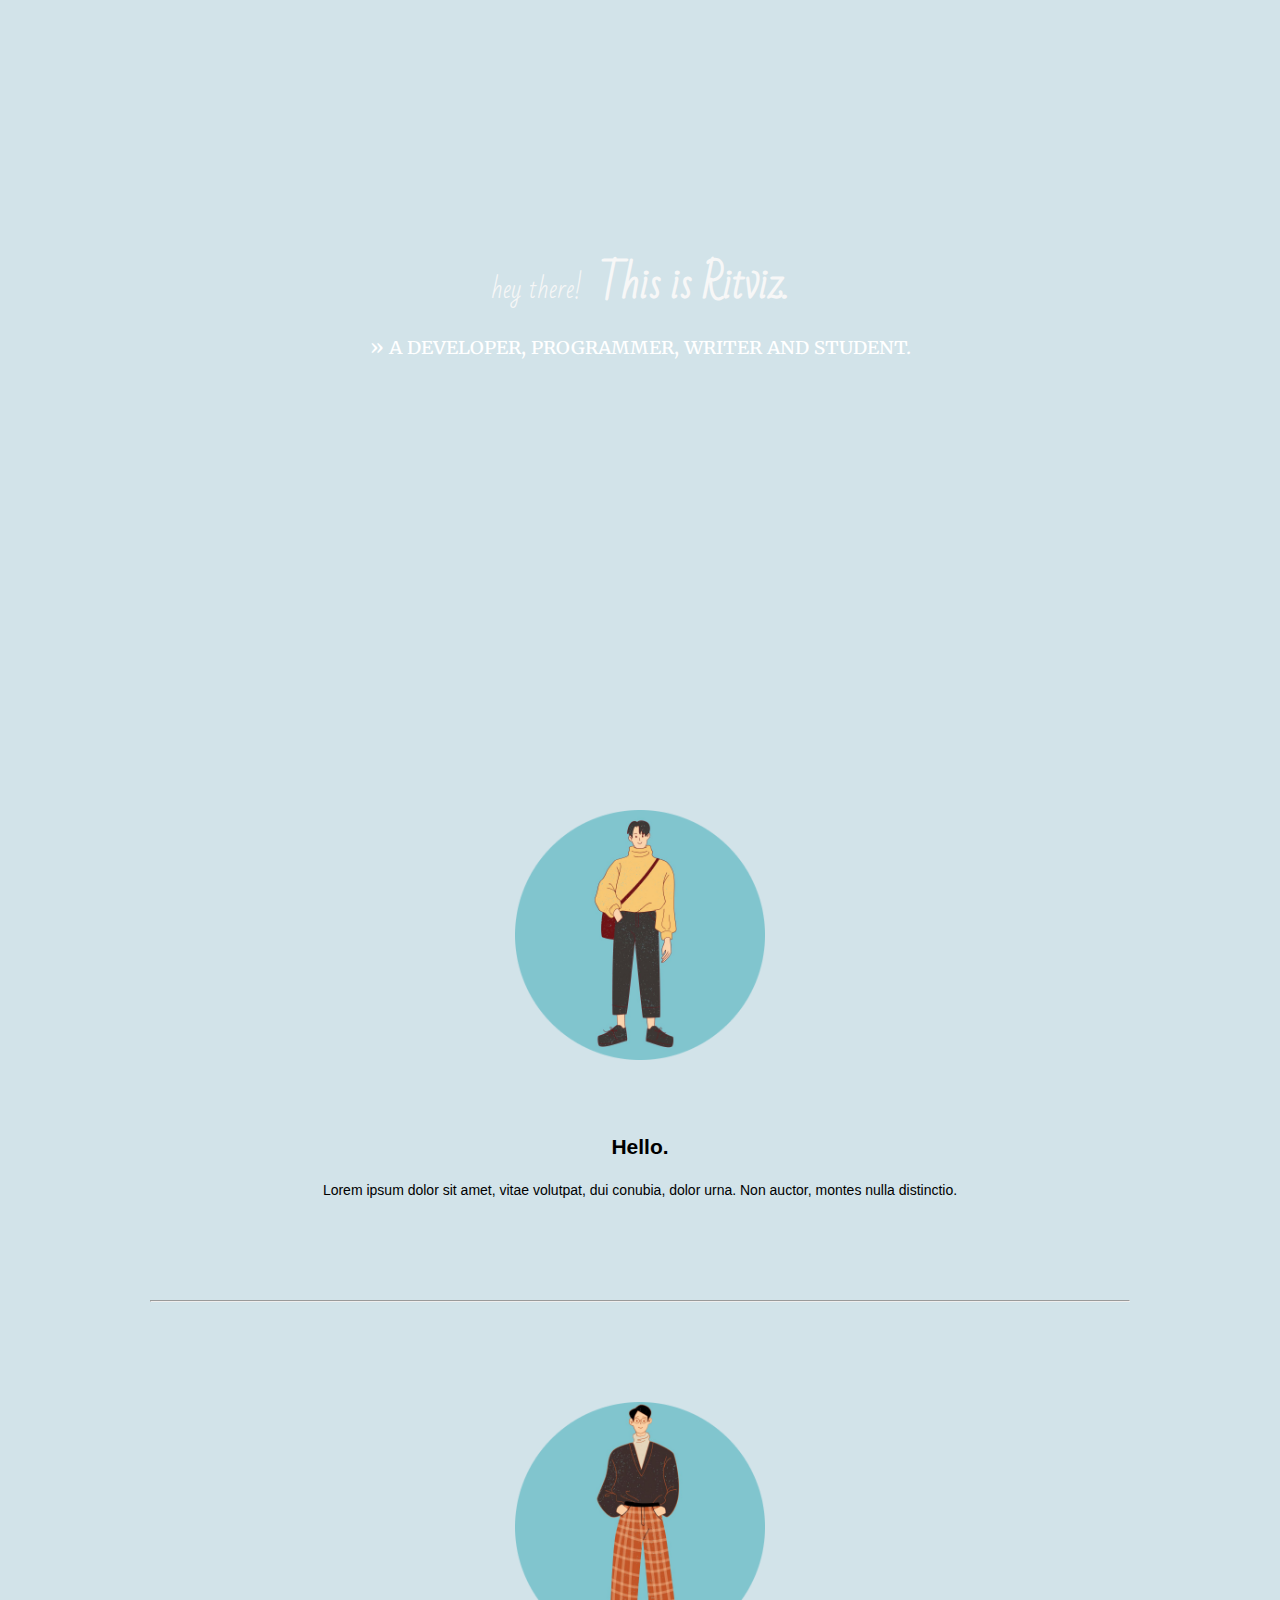
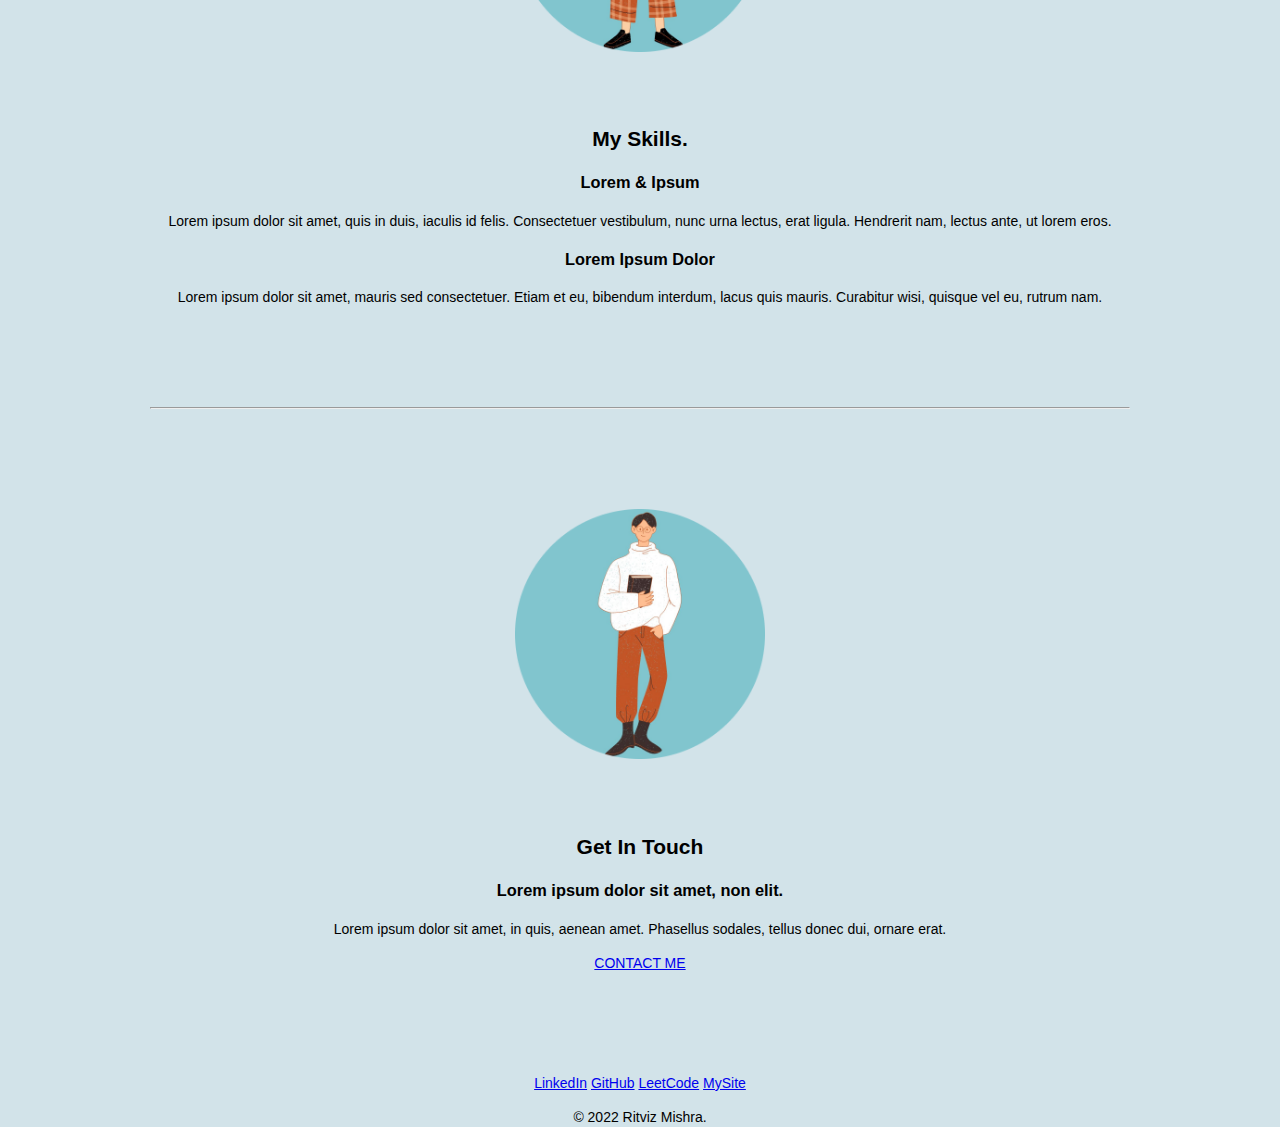
==== 2_CSS/My SIte/index.html @ 075d9bca "update my site" ====
<!DOCTYPE html>
<html lang="en">
<head>
    <meta charset="UTF-8">
    <meta http-equiv="X-UA-Compatible" content="IE=edge">
    <meta name="viewport" content="width=device-width, initial-scale=1.0">
    <title>Ritviz Mishra</title>
    <link rel="preconnect" href="https://fonts.googleapis.com">
    <link rel="preconnect" href="https://fonts.gstatic.com" crossorigin>
    <link href="https://fonts.googleapis.com/css2?family=Bad+Script&family=Merriweather:ital@1&family=Sacramento&display=swap" rel="stylesheet">
    <link rel="stylesheet" href="css/styles.css">
    <link rel="icon" href="favicon.ico">
</head>
<body>
    <div class="one">
    <div class="head">
    <p class="hey" style="padding-right: 10px; font-family: 'Bad Script', cursive; font-size: 25px; font-weight: normal;" >hey there! </p><h1 class="hey">This is Ritviz.</h1>
    <!-- <img src="./images/clouds.png" alt="" height="150px"> -->
    <p class="self">» a developer, programmer, writer and student.</p>
    </div>
    <div class="middle-container">
        <div class="profile">
          <img src="./images/vector-me.png" alt="vetor-ritviz" style="height:250px; margin-bottom: 50px;">
          <h2>Hello.</h2>
          <p>Lorem ipsum dolor sit amet, vitae volutpat, dui conubia, dolor urna. Non auctor, montes nulla distinctio.</p>
        </div>
        <hr>
        <div class="skills">
            <img class="" src="./images/my-vector.png" style="height:250px; margin-bottom: 50px;" alt="vector-ritviz">
          <h2>My Skills.</h2>
          <div class="skill-row">
            <h3>Lorem & Ipsum</h3>
            <p>Lorem ipsum dolor sit amet, quis in duis, iaculis id felis. Consectetuer vestibulum, nunc urna lectus, erat ligula. Hendrerit nam, lectus ante, ut lorem eros.</p>
          </div>
          <div class="skill-row">
            <h3>Lorem Ipsum Dolor</h3>
            <p>Lorem ipsum dolor sit amet, mauris sed consectetuer. Etiam et eu, bibendum interdum, lacus quis mauris. Curabitur wisi, quisque vel eu, rutrum nam.</p>
          </div>
        </div>
        <hr>
        <div class="contact-me">
            <img class="" src="./images/my-vector2.png"style="height:250px; margin-bottom: 50px;" alt="vector-ritviz">
          <h2>Get In Touch</h2>
          <h3>Lorem ipsum dolor sit amet, non elit.</h3>
          <p>Lorem ipsum dolor sit amet, in quis, aenean amet. Phasellus sodales, tellus donec dui, ornare erat.</p>
          <a class="btn" href="mailto:1822mritviz@gmail.com">CONTACT ME</a>
        </div>
      </div>
      
      
      <div class="bottom-container">
        <a class="footer-link" href="https://www.linkedin.com/in/ritvizmishra/">LinkedIn</a>
        <a class="footer-link" href="https://github.com/ritvizmishra">GitHub</a>
        <a class="footer-link" href="https://leetcode.com/ritvizmishra/">LeetCode</a>
        <a class="footer-link" href="https://ritviz-mishra-web-profile.on.drv.tw/www.ritviz-profile.com/">MySite</a>
        <p>© 2022 Ritviz Mishra.</p>
      </div>
      
</body>
</html>
---- 2_CSS/My SIte/css/styles.css ----
body {
    background-color: #d2e3e9;
    font-family: verdana, sans-serif;
    font-size: 14px;
    line-height: 1.42857143;
    margin: 0%;
    text-align: center;
}
.hey{
    display:inline  ;
    color: #f7f7f7;
    font-family: 'Bad Script', cursive;
    font-size: 40px;
    font-weight:bold;
    font-stretch: ultra-expanded;
    
}
.self{
    color: #ffffff;
    font-family: 'Merriweather', serif;
    font-stretch:wider;
    font-size:20px;
    font-variant: small-caps;
    font-weight: 400;
}

.one{
    background-image: url("/2_CSS/My\ SIte/images/newbg.jpg");
    background-position-x: center;
    background-repeat:no-repeat;
    background-size:100%;
    height:350px;
    margin-left: 0%;
    margin-right: 0%;
    padding: 20% 0% 20% 0%; 
    
}
   
.middle-container{
    margin-top: 35%;
    margin-bottom: 100px;
    margin-left: 150px;
    margin-right: 150px;
}
.profile{

}
.skills{
    margin-top: 100px;
}
.contact-me{
    margin-top: 100px;
}
hr{
    margin-top: 100px;
}
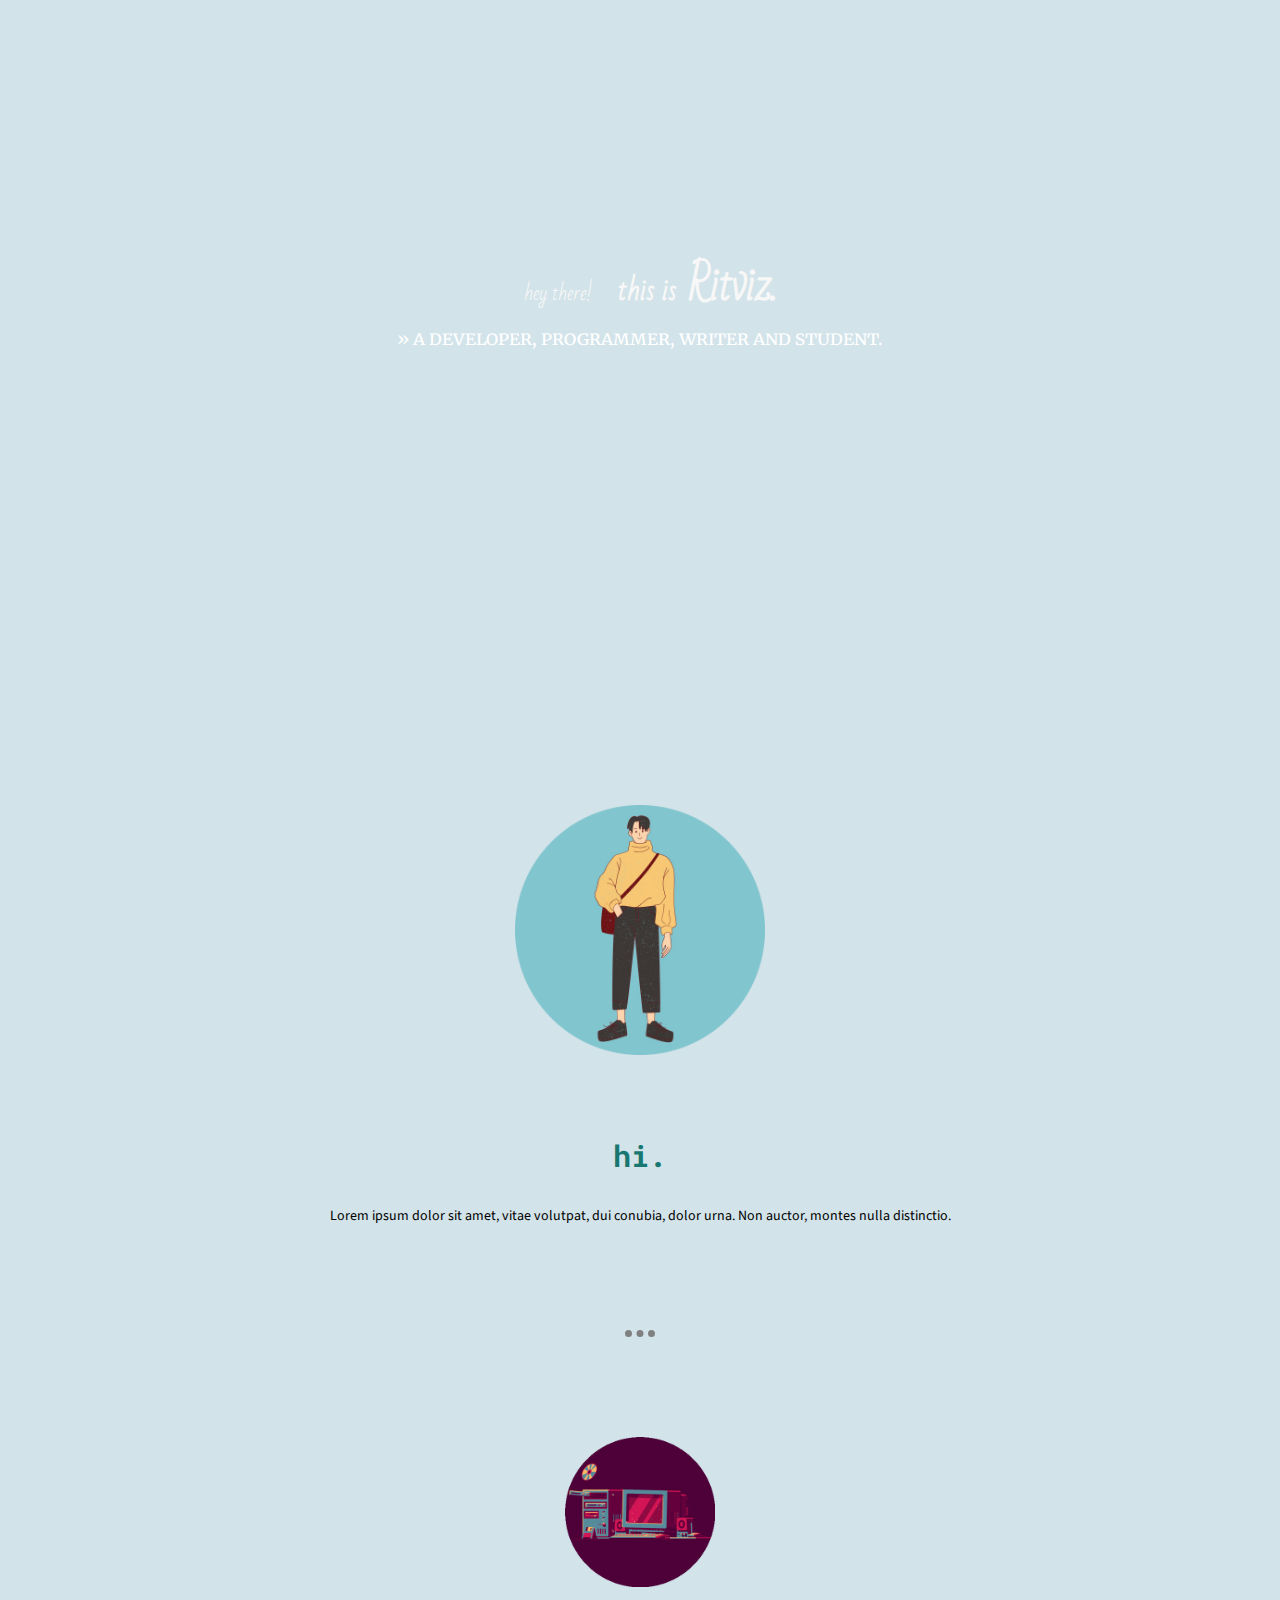
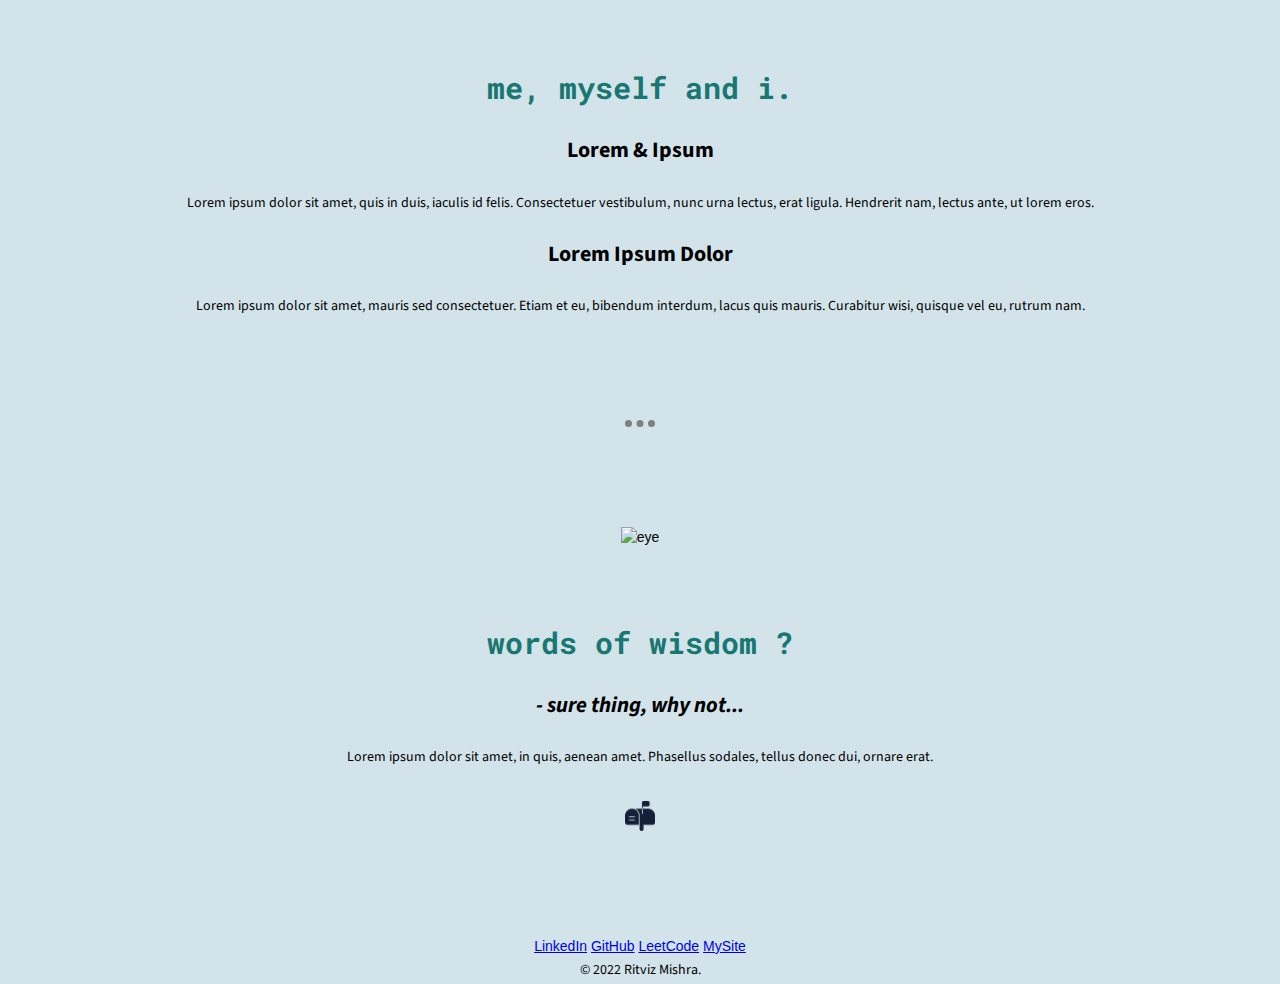
==== commit f64962d3: "update code" ====
--- a/2_CSS/My SIte/index.html
+++ b/2_CSS/My SIte/index.html
@@ -7,27 +7,30 @@
     <title>Ritviz Mishra</title>
     <link rel="preconnect" href="https://fonts.googleapis.com">
     <link rel="preconnect" href="https://fonts.gstatic.com" crossorigin>
-    <link href="https://fonts.googleapis.com/css2?family=Bad+Script&family=Merriweather:ital@1&family=Sacramento&display=swap" rel="stylesheet">
+    <link href="https://fonts.googleapis.com/css2?family=Bad+Script&family=Merriweather:ital@0;1&family=Roboto+Mono&family=Sacramento&family=Source+Sans+Pro&display=swap" rel="stylesheet">
     <link rel="stylesheet" href="css/styles.css">
     <link rel="icon" href="favicon.ico">
 </head>
 <body>
     <div class="one">
     <div class="head">
-    <p class="hey" style="padding-right: 10px; font-family: 'Bad Script', cursive; font-size: 25px; font-weight: normal;" >hey there! </p><h1 class="hey">This is Ritviz.</h1>
+    <p class="hey" style="font-family: 'Bad Script', cursive; font-size: 20px; font-weight: normal;" >hey there! </p>
+    <h1 class="hey">
+      <div style="display: inline; font-size: 28px">this is</div> Ritviz.</h1>
     <!-- <img src="./images/clouds.png" alt="" height="150px"> -->
     <p class="self">» a developer, programmer, writer and student.</p>
     </div>
     <div class="middle-container">
         <div class="profile">
           <img src="./images/vector-me.png" alt="vetor-ritviz" style="height:250px; margin-bottom: 50px;">
-          <h2>Hello.</h2>
+          <h2>hi.</h2>
           <p>Lorem ipsum dolor sit amet, vitae volutpat, dui conubia, dolor urna. Non auctor, montes nulla distinctio.</p>
         </div>
         <hr>
         <div class="skills">
-            <img class="" src="./images/my-vector.png" style="height:250px; margin-bottom: 50px;" alt="vector-ritviz">
-          <h2>My Skills.</h2>
+            <img class="" src="./images/comp.gif" style="height:150px; margin-bottom: 50px;" alt="comp">
+
+          <h2>me, myself and i.</h2>
           <div class="skill-row">
             <h3>Lorem & Ipsum</h3>
             <p>Lorem ipsum dolor sit amet, quis in duis, iaculis id felis. Consectetuer vestibulum, nunc urna lectus, erat ligula. Hendrerit nam, lectus ante, ut lorem eros.</p>
@@ -39,11 +42,12 @@
         </div>
         <hr>
         <div class="contact-me">
-            <img class="" src="./images/my-vector2.png"style="height:250px; margin-bottom: 50px;" alt="vector-ritviz">
-          <h2>Get In Touch</h2>
-          <h3>Lorem ipsum dolor sit amet, non elit.</h3>
+            <img class="" src="./images/eyes.gif"style="height:150px; margin-bottom: 50px;" alt="eye">
+
+          <h2>words of wisdom ?</h2>
+          <h3><em>- sure thing, why not...</em></h3>
           <p>Lorem ipsum dolor sit amet, in quis, aenean amet. Phasellus sodales, tellus donec dui, ornare erat.</p>
-          <a class="btn" href="mailto:1822mritviz@gmail.com">CONTACT ME</a>
+          <a class="btn" href="mailto:1822mritviz@gmail.com"><img src="./images/mail.png" style="height:30px; margin: 30px auto 0 auto;"></a>
         </div>
       </div>
       
--- a/2_CSS/My SIte/css/styles.css
+++ b/2_CSS/My SIte/css/styles.css
@@ -10,7 +10,7 @@
     display:inline  ;
     color: #f7f7f7;
     font-family: 'Bad Script', cursive;
-    font-size: 40px;
+    font-size: 42px;
     font-weight:bold;
     font-stretch: ultra-expanded;
     
@@ -19,9 +19,10 @@
     color: #ffffff;
     font-family: 'Merriweather', serif;
     font-stretch:wider;
-    font-size:20px;
-    font-variant: small-caps;
+    font-size:1.28em;
+    font-variant:small-caps;
     font-weight: 400;
+    margin: 5px auto 0 auto;
 }
 
 .one{
@@ -39,8 +40,8 @@
 .middle-container{
     margin-top: 35%;
     margin-bottom: 100px;
-    margin-left: 150px;
-    margin-right: 150px;
+    margin-left: auto;
+    margin-right: auto;
 }
 .profile{
 
@@ -52,5 +53,24 @@
     margin-top: 100px;
 }
 hr{
-    margin-top: 100px;
-}+    margin: 100px auto 0 auto;
+    border-color: gray;
+    border-style: dotted none none;
+    border-width: 7px;
+    width: 30px;
+}
+h2{
+    color: #187771;
+    font-family: 'Roboto Mono', monospace;
+    font-size: 30px;
+}
+h3{
+    font-family: 'Source Sans Pro', sans-serif;
+    font-size: 22px;
+    font-stretch:extra-expanded
+}
+p{
+    font-family: 'Source Sans Pro', sans-serif;
+    line-height: 2;
+    margin: 0 20px 0 20px;
+}
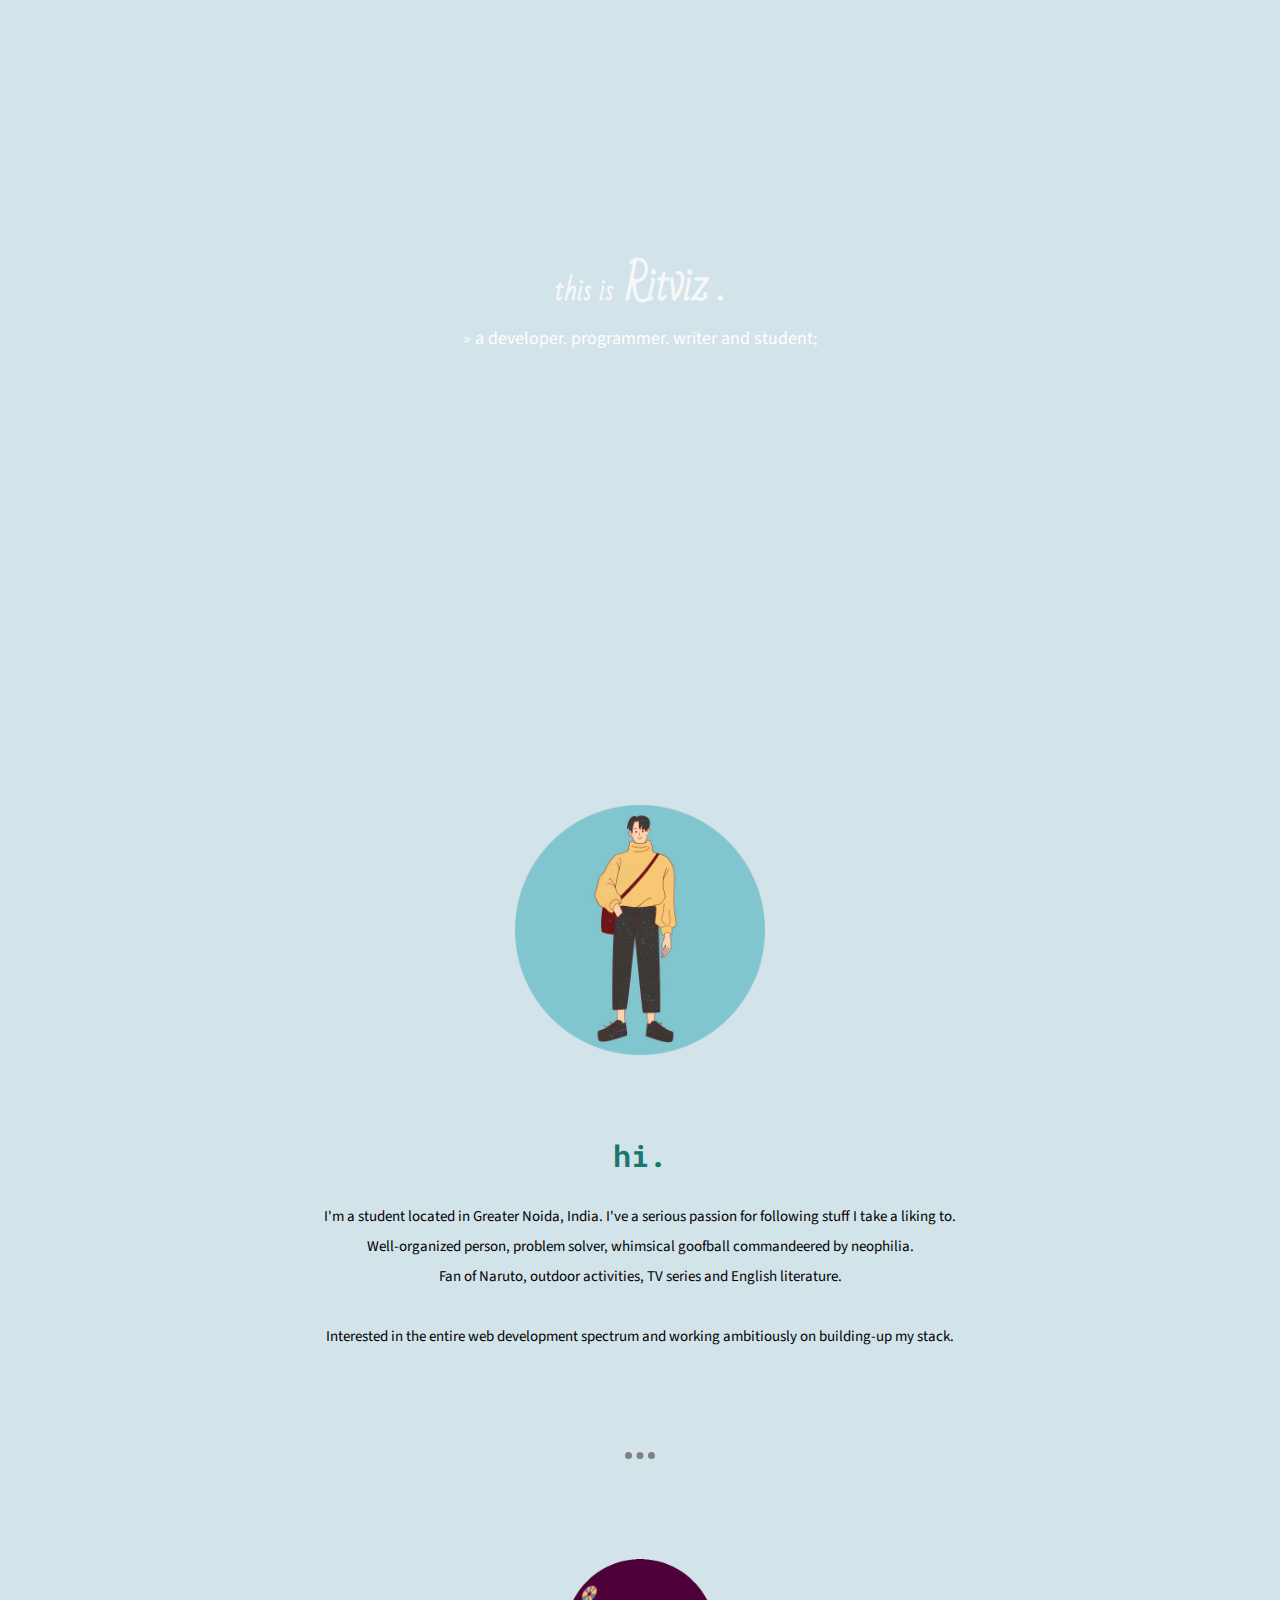
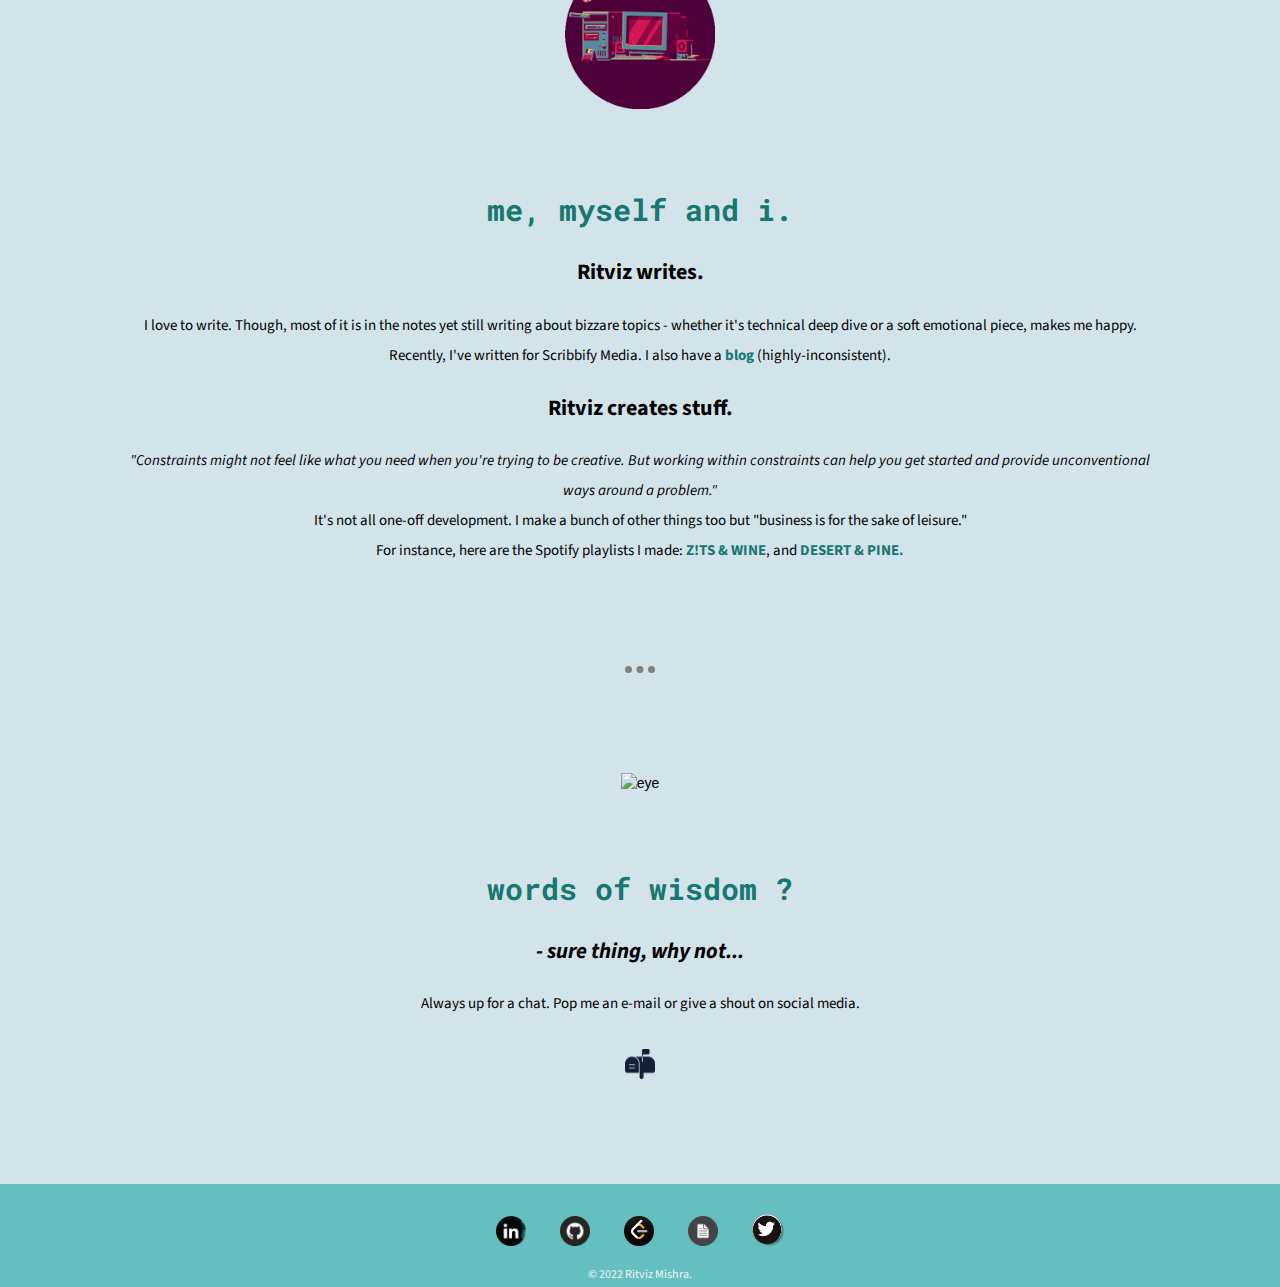
==== commit faeb16fe: "mysitedone" ====
--- a/2_CSS/My SIte/index.html
+++ b/2_CSS/My SIte/index.html
@@ -14,50 +14,66 @@
 <body>
     <div class="one">
     <div class="head">
-    <p class="hey" style="font-family: 'Bad Script', cursive; font-size: 20px; font-weight: normal;" >hey there! </p>
+    <!-- <p class="hey" style="font-family: 'Bad Script', cursive; font-size: 20px; font-weight: normal;" >hey there! </p> -->
     <h1 class="hey">
-      <div style="display: inline; font-size: 28px">this is</div> Ritviz.</h1>
+      <div style="display: inline; font-size: 28px">this is</div> Ritviz .</h1>
     <!-- <img src="./images/clouds.png" alt="" height="150px"> -->
-    <p class="self">» a developer, programmer, writer and student.</p>
+    <p class="self">» a developer. programmer. writer and student;</p>
     </div>
     <div class="middle-container">
         <div class="profile">
           <img src="./images/vector-me.png" alt="vetor-ritviz" style="height:250px; margin-bottom: 50px;">
           <h2>hi.</h2>
-          <p>Lorem ipsum dolor sit amet, vitae volutpat, dui conubia, dolor urna. Non auctor, montes nulla distinctio.</p>
+          <p class="data">I'm a student located in Greater Noida, India. I've a serious passion for following stuff I take a liking to.<br>
+                          Well-organized person, problem solver, whimsical goofball commandeered by neophilia.<br>
+                          Fan of Naruto, outdoor activities, TV series and English literature.<br>
+                          <br>
+                          Interested in the entire web development spectrum and working ambitiously on building-up my stack.
+          </p>
         </div>
         <hr>
         <div class="skills">
-            <img class="" src="./images/comp.gif" style="height:150px; margin-bottom: 50px;" alt="comp">
+            <img class="comp-gif" src="./images/comp.gif" alt="comp">
 
           <h2>me, myself and i.</h2>
           <div class="skill-row">
-            <h3>Lorem & Ipsum</h3>
-            <p>Lorem ipsum dolor sit amet, quis in duis, iaculis id felis. Consectetuer vestibulum, nunc urna lectus, erat ligula. Hendrerit nam, lectus ante, ut lorem eros.</p>
+            <h3>Ritviz writes.</h3>
+            <p class="data">I love to write. Though, most of it is in the notes yet still writing about bizzare topics - whether it's technical deep dive or a soft emotional piece, makes me happy. 
+              <br>Recently, I've written for Scribbify Media. I also 
+              have a <a class="spotify" href="https://ritvizif.blogspot.com/"><strong>blog</strong></a> (highly-inconsistent).
+            </p>
           </div>
           <div class="skill-row">
-            <h3>Lorem Ipsum Dolor</h3>
-            <p>Lorem ipsum dolor sit amet, mauris sed consectetuer. Etiam et eu, bibendum interdum, lacus quis mauris. Curabitur wisi, quisque vel eu, rutrum nam.</p>
+            <h3>Ritviz creates stuff.</h3>
+            <p class="data"><em>"Constraints might not feel like what you need when you're trying to be creative. 
+              But working within constraints can help you get started and provide unconventional ways around a problem."</em>
+              <br>
+              It's not all one-off development. I make a bunch of other things too but "business is for the sake of leisure."<br>
+              For instance, here are the Spotify playlists I made: 
+              <a class="spotify" href="https://open.spotify.com/playlist/4DNVxmeJkLmbz1HR6bidwK?si=4f4b88125a2343ce"><strong>Z!TS & WINE</strong></a>, and 
+              <a class="spotify" href="https://open.spotify.com/playlist/56zdVc7tr0JV6Nwj3T8vYZ?si=e8300263dabb465f"><strong>DESERT & PINE.</strong></a>
+            </p>
           </div>
         </div>
         <hr>
         <div class="contact-me">
-            <img class="" src="./images/eyes.gif"style="height:150px; margin-bottom: 50px;" alt="eye">
+            <img class="eye-gif" src="./images/eyes.gif" alt="eye">
 
           <h2>words of wisdom ?</h2>
           <h3><em>- sure thing, why not...</em></h3>
-          <p>Lorem ipsum dolor sit amet, in quis, aenean amet. Phasellus sodales, tellus donec dui, ornare erat.</p>
-          <a class="btn" href="mailto:1822mritviz@gmail.com"><img src="./images/mail.png" style="height:30px; margin: 30px auto 0 auto;"></a>
+          <p class="data">Always up for a chat. Pop me an e-mail or give a shout on social media.</p>
+          <a class="" href="mailto:1822mritviz@gmail.com"><img src="./images/mail.png" style="height:30px; margin: 30px auto 0 auto;"></a>
         </div>
       </div>
       
       
       <div class="bottom-container">
-        <a class="footer-link" href="https://www.linkedin.com/in/ritvizmishra/">LinkedIn</a>
-        <a class="footer-link" href="https://github.com/ritvizmishra">GitHub</a>
-        <a class="footer-link" href="https://leetcode.com/ritvizmishra/">LeetCode</a>
-        <a class="footer-link" href="https://ritviz-mishra-web-profile.on.drv.tw/www.ritviz-profile.com/">MySite</a>
-        <p>© 2022 Ritviz Mishra.</p>
+        <a class="footer-link" href="https://www.linkedin.com/in/ritvizmishra/"><img src="./images/linkedin.png" style="height:30px; margin: 30px 15px 0 auto;"></a>
+        <a class="footer-link" href="https://github.com/ritvizmishra"><img src="./images/github.png" style="height:30px; margin: 30px 15px 0 15px;"></a>
+        <a class="footer-link" href="https://leetcode.com/ritvizmishra/"><img src="./images/leetcode.png" style="height:30px; margin: 30px 15px 0 15px;"></a>
+        <a class="footer-link" href="https://drive.google.com/file/d/1oqetBD98n0Crpk9fGB1Erec0EXgUDSBZ/view?usp=sharing"><img src="./images/page.png" style="height:30px; margin: 30px 15px 0 15px;"></a>
+        <a class="footer-link" href="hhttps://twitter.com/iMRitviz"><img src="./images/twitter.png" style="height:32px; margin: 30px auto 0 15px;"></a>
+        <p class="copyright">© 2022 Ritviz Mishra.</p>
       </div>
       
 </body>
--- a/2_CSS/My SIte/css/styles.css
+++ b/2_CSS/My SIte/css/styles.css
@@ -17,10 +17,10 @@
 }
 .self{
     color: #ffffff;
-    font-family: 'Merriweather', serif;
+    font-family: 'Source Sans Pro', sans-serif;
     font-stretch:wider;
     font-size:1.28em;
-    font-variant:small-caps;
+    /* font-variant:small-caps; */
     font-weight: 400;
     margin: 5px auto 0 auto;
 }
@@ -43,12 +43,31 @@
     margin-left: auto;
     margin-right: auto;
 }
-.profile{
-
-}
 .skills{
     margin-top: 100px;
 }
+.btn {
+    -webkit-border-radius: 11;
+    -moz-border-radius: 11;
+    border-radius: 11px;
+    font-family: 'Source Sans Pro', sans-serif;
+    color: #EAF6F6;
+    font-size: 15px;
+    background: #66bfbf;
+    padding: 10px 20px 10px 20px;
+    border: solid #899eab 2px;
+    text-decoration: none;
+  }
+  
+  .btn:hover {
+    background: #66bfbf;
+    background-image: -webkit-linear-gradient(top, #66bfbf, #1c5e5e);
+    background-image: -moz-linear-gradient(top, #66bfbf, #1c5e5e);
+    background-image: -ms-linear-gradient(top, #66bfbf, #1c5e5e);
+    background-image: -o-linear-gradient(top, #66bfbf, #1c5e5e);
+    background-image: linear-gradient(to bottom, #66bfbf, #1c5e5e);
+    text-decoration: none;
+  }
 .contact-me{
     margin-top: 100px;
 }
@@ -72,5 +91,36 @@
 p{
     font-family: 'Source Sans Pro', sans-serif;
     line-height: 2;
-    margin: 0 20px 0 20px;
+    font-size: medium;
 }
+.data{
+    width: 80%;
+    margin: 0 auto 0 auto;
+    font-size: 15px;
+}
+.spotify{
+    text-decoration: none;
+    color: #187771;
+}
+.spotify :hover{
+    color: #EAF6F6;
+}
+.comp-gif{
+    height:150px; 
+    margin-bottom: 50px;
+}
+.eye-gif{
+    height:150px; 
+    margin-bottom: 50px;
+}
+.bottom-container{
+    background-color: #66BFBF;
+}
+.footer-link :hover{
+    transform:scale(1.1) ;
+}
+.copyright{
+    color: #EAF6F6;
+    font-size: 0.75rem;
+    padding: 30px auto;
+}